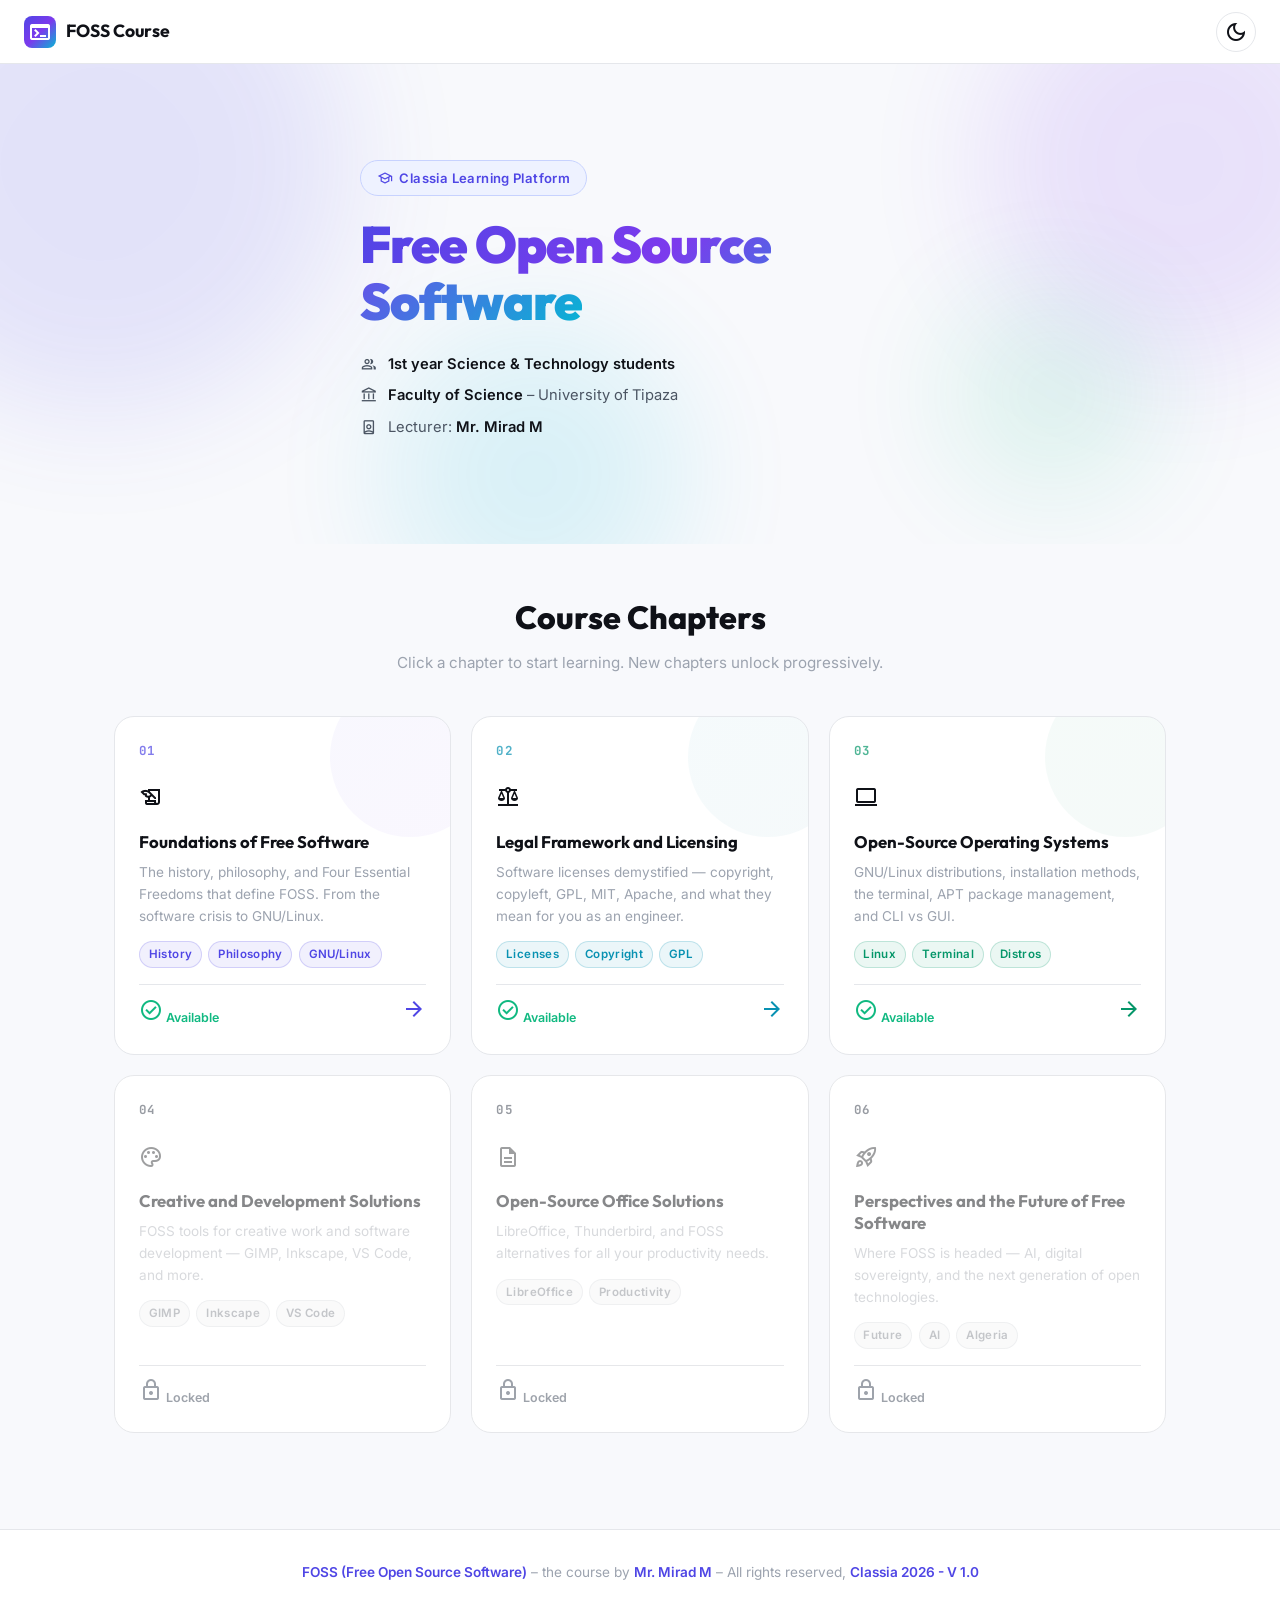
==== index.html @ ae9c8d8b "Add files via upload" ====
<!DOCTYPE html>
<html lang="en" data-theme="light">

<head>
    <meta charset="UTF-8" />
    <meta name="viewport" content="width=device-width, initial-scale=1.0" />
    <title>FOSS Course – Free Open Source Software | Classia</title>
    <meta name="description"
        content="Free Open Source Software course for 1st year Science & Technology students at the Faculty of Science, University of Tipaza. Lecturer: Mr. Mirad M." />
    <link rel="preconnect" href="https://fonts.googleapis.com" />
    <link rel="preconnect" href="https://fonts.gstatic.com" crossorigin />
    <link
        href="https://fonts.googleapis.com/css2?family=Inter:wght@300;400;500;600;700;800;900&family=JetBrains+Mono:wght@400;500;700&family=Outfit:wght@300;400;600;700;900&family=Lexend:wght@300;400;600;700;900&display=swap"
        rel="stylesheet" />
    <link
        href="https://fonts.googleapis.com/css2?family=Material+Symbols+Outlined:opsz,wght,FILL,GRAD@20..48,100..700,0..1,-50..200"
        rel="stylesheet" />
    <link rel="stylesheet" href="css/style.css" />
    <link rel="stylesheet" href="css/home.css" />
    <script src="js/main.js" defer></script>
    <script src="js/home.js" defer></script>
</head>

<body>

    <!-- NAV -->
    <nav class="site-nav">
        <a class="nav-logo" href="index.html">
            <div class="logo-icon"><span class="material-symbols-outlined">terminal</span></div>
            <span>FOSS Course</span>
        </a>
        <div class="nav-actions">
            <button class="theme-toggle" aria-label="Toggle theme"><span
                    class="material-symbols-outlined">dark_mode</span></button>
        </div>
    </nav>

    <div class="page-wrapper">

        <!-- HERO BANNER -->
        <header class="hero-banner">
            <div class="hero-bg-shapes" aria-hidden="true">
                <div class="shape shape-1"></div>
                <div class="shape shape-2"></div>
                <div class="shape shape-3"></div>
                <div class="shape shape-4"></div>
            </div>
            <div class="hero-content">
                <div class="hero-badge">
                    <span class="material-symbols-outlined" style="font-size:1rem;vertical-align:middle">school</span>
                    Classia Learning Platform
                </div>
                <h1 class="hero-title">
                    <span class="hero-title-foss">Free Open Source Software</span>
                </h1>
                <div class="hero-meta">
                    <div class="meta-item">
                        <span class="meta-icon material-symbols-outlined">group</span>
                        <span><strong>1st year Science &amp; Technology students</strong></span>
                    </div>
                    <div class="meta-item">
                        <span class="meta-icon material-symbols-outlined">account_balance</span>
                        <span><strong>Faculty of Science</strong> – University of Tipaza</span>
                    </div>
                    <div class="meta-item">
                        <span class="meta-icon material-symbols-outlined">person_book</span>
                        <span>Lecturer: <strong>Mr. Mirad M</strong></span>
                    </div>
                </div>

            </div>

        </header>



        <!-- CHAPTERS SECTION -->
        <main class="chapters-section">
            <div class="section-header reveal">
                <h2 class="section-title">Course Chapters</h2>
                <p class="section-subtitle">Click a chapter to start learning. New chapters unlock progressively.</p>
            </div>

            <div class="chapters-grid">

                <!-- Chapter 1 -->
                <a href="chapter1.html" class="chapter-card available reveal"
                    style="--card-color: #4f46e5; --card-bg: linear-gradient(135deg, #4f46e5, #7c3aed);">
                    <div class="card-decor" aria-hidden="true"></div>
                    <div class="card-number">01</div>
                    <div class="card-icon"><span class="material-symbols-outlined">history_edu</span></div>
                    <div class="card-body">
                        <h3 class="card-title">Foundations of Free Software</h3>
                        <p class="card-desc">The history, philosophy, and Four Essential Freedoms that define FOSS. From
                            the software crisis to GNU/Linux.</p>
                        <div class="card-tags">
                            <span class="ctag">History</span>
                            <span class="ctag">Philosophy</span>
                            <span class="ctag">GNU/Linux</span>
                        </div>
                    </div>
                    <div class="card-footer">
                        <span class="card-status available-badge"><span
                                class="material-symbols-outlined">check_circle</span> Available</span>
                        <span class="card-arrow"><span class="material-symbols-outlined">arrow_forward</span></span>
                    </div>
                </a>

                <!-- Chapter 2 -->
                <a href="chapter2.html" class="chapter-card available reveal"
                    style="--card-color: #0891b2; --card-bg: linear-gradient(135deg, #0891b2, #0e7490);">
                    <div class="card-decor" aria-hidden="true"></div>
                    <div class="card-number">02</div>
                    <div class="card-icon"><span class="material-symbols-outlined">balance</span></div>
                    <div class="card-body">
                        <h3 class="card-title">Legal Framework and Licensing</h3>
                        <p class="card-desc">Software licenses demystified — copyright, copyleft, GPL, MIT, Apache, and
                            what they mean for you as an engineer.</p>
                        <div class="card-tags">
                            <span class="ctag">Licenses</span>
                            <span class="ctag">Copyright</span>
                            <span class="ctag">GPL</span>
                        </div>
                    </div>
                    <div class="card-footer">
                        <span class="card-status available-badge"><span
                                class="material-symbols-outlined">check_circle</span> Available</span>
                        <span class="card-arrow"><span class="material-symbols-outlined">arrow_forward</span></span>
                    </div>
                </a>

                <!-- Chapter 3 -->
                <a href="chapter3.html" class="chapter-card available reveal"
                    style="--card-color: #059669; --card-bg: linear-gradient(135deg, #059669, #047857);">
                    <div class="card-decor" aria-hidden="true"></div>
                    <div class="card-number">03</div>
                    <div class="card-icon"><span class="material-symbols-outlined">computer</span></div>
                    <div class="card-body">
                        <h3 class="card-title">Open-Source Operating Systems</h3>
                        <p class="card-desc">GNU/Linux distributions, installation methods, the terminal, APT package
                            management, and CLI vs GUI.</p>
                        <div class="card-tags">
                            <span class="ctag">Linux</span>
                            <span class="ctag">Terminal</span>
                            <span class="ctag">Distros</span>
                        </div>
                    </div>
                    <div class="card-footer">
                        <span class="card-status available-badge"><span
                                class="material-symbols-outlined">check_circle</span> Available</span>
                        <span class="card-arrow"><span class="material-symbols-outlined">arrow_forward</span></span>
                    </div>
                </a>

                <!-- Chapter 4 - Locked -->
                <div class="chapter-card locked reveal" style="--card-color: #6b7280;">
                    <div class="card-lock-overlay">
                        <div class="lock-icon"><span class="material-symbols-outlined">lock</span></div>
                        <span class="lock-label">Coming Soon</span>
                    </div>
                    <div class="card-number">04</div>
                    <div class="card-icon" style="opacity:0.4"><span class="material-symbols-outlined">palette</span>
                    </div>
                    <div class="card-body">
                        <h3 class="card-title" style="opacity:0.5">Creative and Development Solutions</h3>
                        <p class="card-desc" style="opacity:0.4">FOSS tools for creative work and software development —
                            GIMP, Inkscape, VS Code, and more.</p>
                        <div class="card-tags" style="opacity:0.4">
                            <span class="ctag">GIMP</span>
                            <span class="ctag">Inkscape</span>
                            <span class="ctag">VS Code</span>
                        </div>
                    </div>
                    <div class="card-footer">
                        <span class="card-status locked-badge"><span class="material-symbols-outlined">lock</span>
                            Locked</span>
                    </div>
                </div>

                <!-- Chapter 5 - Locked -->
                <div class="chapter-card locked reveal" style="--card-color: #6b7280;">
                    <div class="card-lock-overlay">
                        <div class="lock-icon"><span class="material-symbols-outlined">lock</span></div>
                        <span class="lock-label">Coming Soon</span>
                    </div>
                    <div class="card-number">05</div>
                    <div class="card-icon" style="opacity:0.4"><span
                            class="material-symbols-outlined">description</span></div>
                    <div class="card-body">
                        <h3 class="card-title" style="opacity:0.5">Open-Source Office Solutions</h3>
                        <p class="card-desc" style="opacity:0.4">LibreOffice, Thunderbird, and FOSS alternatives for all
                            your productivity needs.</p>
                        <div class="card-tags" style="opacity:0.4">
                            <span class="ctag">LibreOffice</span>
                            <span class="ctag">Productivity</span>
                        </div>
                    </div>
                    <div class="card-footer">
                        <span class="card-status locked-badge"><span class="material-symbols-outlined">lock</span>
                            Locked</span>
                    </div>
                </div>

                <!-- Chapter 6 - Locked -->
                <div class="chapter-card locked reveal" style="--card-color: #6b7280;">
                    <div class="card-lock-overlay">
                        <div class="lock-icon"><span class="material-symbols-outlined">lock</span></div>
                        <span class="lock-label">Coming Soon</span>
                    </div>
                    <div class="card-number">06</div>
                    <div class="card-icon" style="opacity:0.4"><span
                            class="material-symbols-outlined">rocket_launch</span></div>
                    <div class="card-body">
                        <h3 class="card-title" style="opacity:0.5">Perspectives and the Future of Free Software</h3>
                        <p class="card-desc" style="opacity:0.4">Where FOSS is headed — AI, digital sovereignty, and the
                            next generation of open technologies.</p>
                        <div class="card-tags" style="opacity:0.4">
                            <span class="ctag">Future</span>
                            <span class="ctag">AI</span>
                            <span class="ctag">Algeria</span>
                        </div>
                    </div>
                    <div class="card-footer">
                        <span class="card-status locked-badge"><span class="material-symbols-outlined">lock</span>
                            Locked</span>
                    </div>
                </div>

            </div>
        </main>



    </div><!-- /page-wrapper -->

    <!-- FOOTER -->
    <footer class="site-footer">
        <p>
            <span>FOSS (Free Open Source Software)</span> – the course by <span>Mr. Mirad M</span> – All rights
            reserved, <span>Classia 2026 - V 1.0</span>
        </p>
    </footer>

</body>

</html>
---- css/style.css ----
/* ===================================================
   FOSS Course - Global Stylesheet
   Classia by Mr. Mirad M - University of Tipaza
   =================================================== */

@import url('https://fonts.googleapis.com/css2?family=Inter:wght@300;400;500;600;700;800;900&family=JetBrains+Mono:wght@400;500;700&family=Outfit:wght@300;400;600;700;900&display=swap');

/* ─── CSS VARIABLES ─── */
:root {
    /* Light Mode Colors */
    --bg-primary: #f8f9fc;
    --bg-secondary: #ffffff;
    --bg-card: #ffffff;
    --bg-code: #f1f3f8;
    --bg-accent: #eef2ff;

    --text-primary: #0f1117;
    --text-secondary: #4b5563;
    --text-muted: #9ca3af;
    --text-inverse: #ffffff;

    --border-color: #e5e7eb;
    --border-accent: #c7d2fe;

    --accent-primary: #4f46e5;
    --accent-secondary: #7c3aed;
    --accent-tertiary: #06b6d4;
    --accent-success: #10b981;
    --accent-warning: #f59e0b;
    --accent-danger: #ef4444;

    --gradient-hero: linear-gradient(135deg, #4f46e5 0%, #7c3aed 50%, #06b6d4 100%);
    --gradient-card: linear-gradient(135deg, #667eea 0%, #764ba2 100%);

    --shadow-sm: 0 1px 3px rgba(0, 0, 0, 0.08);
    --shadow-md: 0 4px 12px rgba(0, 0, 0, 0.1);
    --shadow-lg: 0 10px 30px rgba(0, 0, 0, 0.12);
    --shadow-glow: 0 0 30px rgba(79, 70, 229, 0.2);

    --header-height: 64px;
    --radius-sm: 8px;
    --radius-md: 12px;
    --radius-lg: 20px;
    --radius-xl: 28px;

    --transition: 0.3s cubic-bezier(0.4, 0, 0.2, 1);
    --transition-fast: 0.15s ease;
}

[data-theme="dark"] {
    --bg-primary: #0a0c10;
    --bg-secondary: #111318;
    --bg-card: #161822;
    --bg-code: #1e2029;
    --bg-accent: #1e1f35;

    --text-primary: #f1f5f9;
    --text-secondary: #94a3b8;
    --text-muted: #64748b;
    --text-inverse: #0a0c10;

    --border-color: #1e2335;
    --border-accent: #3d3f6e;

    --accent-primary: #818cf8;
    --accent-secondary: #a78bfa;
    --accent-tertiary: #22d3ee;
    --accent-success: #34d399;
    --accent-warning: #fbbf24;
    --accent-danger: #f87171;

    --gradient-hero: linear-gradient(135deg, #1a1c3a 0%, #2d1b69 50%, #0c4a6e 100%);
    --gradient-card: linear-gradient(135deg, #1e1b4b 0%, #312e81 100%);

    --shadow-sm: 0 1px 3px rgba(0, 0, 0, 0.3);
    --shadow-md: 0 4px 12px rgba(0, 0, 0, 0.4);
    --shadow-lg: 0 10px 30px rgba(0, 0, 0, 0.5);
    --shadow-glow: 0 0 30px rgba(129, 140, 248, 0.15);
}

/* ─── RESET & BASE ─── */
*,
*::before,
*::after {
    box-sizing: border-box;
    margin: 0;
    padding: 0;
}

html {
    scroll-behavior: smooth;
    font-size: 16px;
}

body {
    font-family: 'Inter', -apple-system, BlinkMacSystemFont, sans-serif;
    background-color: var(--bg-primary);
    color: var(--text-primary);
    line-height: 1.6;
    min-height: 100vh;
    transition: background-color var(--transition), color var(--transition);
    overflow-x: hidden;
}

a {
    color: var(--accent-primary);
    text-decoration: none;
    transition: color var(--transition-fast);
}

a:hover {
    color: var(--accent-secondary);
}

img {
    max-width: 100%;
    height: auto;
}

/* ─── SCROLLBAR ─── */
::-webkit-scrollbar {
    width: 6px;
}

::-webkit-scrollbar-track {
    background: var(--bg-secondary);
}

::-webkit-scrollbar-thumb {
    background: var(--accent-primary);
    border-radius: 3px;
}

::-webkit-scrollbar-thumb:hover {
    background: var(--accent-secondary);
}

/* ─── NAV HEADER ─── */
.site-nav {
    position: fixed;
    top: 0;
    left: 0;
    right: 0;
    z-index: 1000;
    height: var(--header-height);
    background: var(--bg-secondary);
    border-bottom: 1px solid var(--border-color);
    backdrop-filter: blur(12px);
    -webkit-backdrop-filter: blur(12px);
    display: flex;
    align-items: center;
    justify-content: space-between;
    padding: 0 1.5rem;
    transition: background var(--transition), border-color var(--transition);
}

.nav-logo {
    display: flex;
    align-items: center;
    gap: 0.6rem;
    font-family: 'Outfit', sans-serif;
    font-weight: 700;
    font-size: 1.1rem;
    color: var(--text-primary);
    text-decoration: none;
}

.nav-logo .logo-icon {
    width: 32px;
    height: 32px;
    background: var(--gradient-hero);
    border-radius: var(--radius-sm);
    display: flex;
    align-items: center;
    justify-content: center;
    font-size: 1rem;
    color: white;
    flex-shrink: 0;
}

.nav-actions {
    display: flex;
    align-items: center;
    gap: 0.75rem;
}

/* Theme Toggle Button */
.theme-toggle {
    width: 40px;
    height: 40px;
    border-radius: 50%;
    border: 1px solid var(--border-color);
    background: var(--bg-card);
    color: var(--text-primary);
    cursor: pointer;
    display: flex;
    align-items: center;
    justify-content: center;
    font-size: 1.1rem;
    transition: all var(--transition-fast);
}

.theme-toggle:hover {
    background: var(--bg-accent);
    border-color: var(--accent-primary);
    transform: rotate(15deg);
}

/* Home Button */
.home-btn {
    display: flex;
    align-items: center;
    gap: 0.4rem;
    padding: 0.5rem 1rem;
    background: var(--bg-accent);
    color: var(--accent-primary);
    border: 1px solid var(--border-accent);
    border-radius: var(--radius-sm);
    font-size: 0.875rem;
    font-weight: 600;
    cursor: pointer;
    text-decoration: none;
    transition: all var(--transition-fast);
}

.home-btn:hover {
    background: var(--accent-primary);
    color: white;
    border-color: var(--accent-primary);
    transform: translateY(-1px);
    box-shadow: var(--shadow-md);
}

/* ─── PAGE WRAPPER ─── */
.page-wrapper {
    padding-top: var(--header-height);
    min-height: 100vh;
}

/* ─── FOOTER ─── */
footer.site-footer {
    background: var(--bg-secondary);
    border-top: 1px solid var(--border-color);
    padding: 2rem 1.5rem;
    text-align: center;
    color: var(--text-muted);
    font-size: 0.85rem;
    margin-top: 4rem;
}

footer.site-footer span {
    color: var(--accent-primary);
    font-weight: 600;
}

/* ─── CHAPTER CONTENT ELEMENTS ─── */
.content-section {
    margin-bottom: 2.5rem;
}

.content-heading {
    font-family: 'Outfit', sans-serif;
    font-weight: 700;
    color: var(--text-primary);
    margin-bottom: 1rem;
}

h1.content-heading {
    font-size: clamp(1.8rem, 5vw, 2.5rem);
}

h2.content-heading {
    font-size: clamp(1.3rem, 3.5vw, 1.75rem);
    margin-top: 2.5rem;
}

h3.content-heading {
    font-size: clamp(1.1rem, 2.5vw, 1.35rem);
    margin-top: 1.75rem;
}

h4.content-heading {
    font-size: 1rem;
    margin-top: 1.25rem;
}

.content-p {
    color: var(--text-secondary);
    margin-bottom: 1rem;
    line-height: 1.75;
    font-size: 0.97rem;
}

/* Info Boxes */
.info-box {
    border-radius: var(--radius-md);
    padding: 1.25rem 1.5rem;
    margin: 1.5rem 0;
    border-left: 4px solid;
    position: relative;
    overflow: hidden;
}

.info-box::before {
    content: '';
    position: absolute;
    inset: 0;
    opacity: 0.04;
    background: currentColor;
}

.info-box.foss-box {
    background: rgba(79, 70, 229, 0.06);
    border-color: var(--accent-primary);
    color: var(--accent-primary);
}

.info-box.tip-box {
    background: rgba(16, 185, 129, 0.06);
    border-color: var(--accent-success);
    color: var(--accent-success);
}

.info-box.warning-box {
    background: rgba(239, 68, 68, 0.06);
    border-color: var(--accent-danger);
    color: var(--accent-danger);
}

.info-box.note-box {
    background: rgba(107, 114, 128, 0.06);
    border-color: var(--text-muted);
    color: var(--text-muted);
}

.info-box.why-box {
    background: rgba(245, 158, 11, 0.06);
    border-color: var(--accent-warning);
    color: var(--accent-warning);
}

.info-box .box-title {
    font-weight: 700;
    font-family: 'Outfit', sans-serif;
    font-size: 0.95rem;
    letter-spacing: 0.01em;
    margin-bottom: 0.75rem;
    display: flex;
    align-items: center;
    gap: 0.5rem;
}

.info-box .box-body {
    color: var(--text-primary);
    font-size: 0.92rem;
    line-height: 1.7;
}

.info-box .box-body li {
    margin-bottom: 0.4rem;
    margin-left: 1.2rem;
}

.info-box .box-body ul,
.info-box .box-body ol {
    margin-top: 0.4rem;
}

/* Code blocks */
.code-block {
    background: var(--bg-code);
    border: 1px solid var(--border-color);
    border-radius: var(--radius-sm);
    padding: 1rem 1.25rem;
    font-family: 'JetBrains Mono', 'Fira Code', monospace;
    font-size: 0.83rem;
    overflow-x: auto;
    margin: 1rem 0;
    white-space: pre;
    line-height: 1.65;
    color: var(--text-primary);
}

/* Tables */
.content-table-wrap {
    overflow-x: auto;
    margin: 1.5rem 0;
    border-radius: var(--radius-md);
    border: 1px solid var(--border-color);
}

.content-table {
    width: 100%;
    border-collapse: collapse;
    font-size: 0.88rem;
}

.content-table th {
    background: var(--bg-accent);
    color: var(--text-primary);
    font-weight: 700;
    font-family: 'Outfit', sans-serif;
    padding: 0.85rem 1rem;
    text-align: left;
    border-bottom: 2px solid var(--border-accent);
    white-space: nowrap;
}

.content-table td {
    padding: 0.8rem 1rem;
    color: var(--text-secondary);
    border-bottom: 1px solid var(--border-color);
    vertical-align: top;
}

.content-table tr:last-child td {
    border-bottom: none;
}

.content-table tr:hover td {
    background: var(--bg-accent);
    transition: background var(--transition-fast);
}

/* Lists */
.content-list {
    margin: 0.75rem 0 1rem 0;
    padding-left: 1.5rem;
}

.content-list li {
    color: var(--text-secondary);
    margin-bottom: 0.5rem;
    line-height: 1.65;
    font-size: 0.95rem;
}

.content-list li strong {
    color: var(--text-primary);
    font-weight: 600;
}

/* ─── TOC (Table of Contents) ─── */
.toc-card {
    background: var(--bg-card);
    border: 1px solid var(--border-color);
    border-radius: var(--radius-lg);
    padding: 1.5rem;
    margin-bottom: 2.5rem;
    box-shadow: var(--shadow-sm);
}

.toc-title {
    font-family: 'Outfit', sans-serif;
    font-weight: 700;
    font-size: 1rem;
    color: var(--text-muted);
    text-transform: uppercase;
    letter-spacing: 0.08em;
    margin-bottom: 1rem;
    display: flex;
    align-items: center;
    gap: 0.5rem;
}

.toc-list {
    list-style: none;
    padding: 0;
    margin: 0;
}

.toc-list li {
    margin-bottom: 0.25rem;
}

.toc-list li a {
    display: flex;
    align-items: center;
    gap: 0.6rem;
    padding: 0.45rem 0.75rem;
    border-radius: var(--radius-sm);
    color: var(--text-secondary);
    font-size: 0.9rem;
    font-weight: 500;
    transition: all var(--transition-fast);
    text-decoration: none;
}

.toc-list li a:hover {
    background: var(--bg-accent);
    color: var(--accent-primary);
    padding-left: 1rem;
}

.toc-list li.toc-sub a {
    padding-left: 1.5rem;
    font-size: 0.85rem;
    color: var(--text-muted);
}

.toc-list li.toc-sub a:hover {
    padding-left: 1.75rem;
}

.toc-number {
    font-family: 'JetBrains Mono', monospace;
    font-size: 0.75rem;
    color: var(--accent-primary);
    background: var(--bg-accent);
    padding: 0.15rem 0.45rem;
    border-radius: 4px;
    font-weight: 600;
    flex-shrink: 0;
}

/* ─── BADGE / CHIP ─── */
.badge {
    display: inline-flex;
    align-items: center;
    gap: 0.3rem;
    padding: 0.25rem 0.75rem;
    border-radius: 999px;
    font-size: 0.78rem;
    font-weight: 600;
    letter-spacing: 0.02em;
}

.badge-primary {
    background: var(--bg-accent);
    color: var(--accent-primary);
    border: 1px solid var(--border-accent);
}

.badge-success {
    background: rgba(16, 185, 129, 0.1);
    color: var(--accent-success);
}

.badge-warning {
    background: rgba(245, 158, 11, 0.1);
    color: var(--accent-warning);
}

.badge-danger {
    background: rgba(239, 68, 68, 0.1);
    color: var(--accent-danger);
}

/* ─── RESPONSIVE ─── */
@media (max-width: 640px) {
    .site-nav {
        padding: 0 1rem;
    }

    .nav-logo span {
        display: none;
    }

    .home-btn span {
        display: none;
    }

    .home-btn {
        padding: 0.5rem;
        border-radius: 50%;
    }
}

/* ─── ANIMATIONS ─── */
@keyframes fadeInUp {
    from {
        opacity: 0;
        transform: translateY(20px);
    }

    to {
        opacity: 1;
        transform: translateY(0);
    }
}

@keyframes fadeIn {
    from {
        opacity: 0;
    }

    to {
        opacity: 1;
    }
}

@keyframes slideInLeft {
    from {
        opacity: 0;
        transform: translateX(-20px);
    }

    to {
        opacity: 1;
        transform: translateX(0);
    }
}

@keyframes pulse-glow {

    0%,
    100% {
        box-shadow: 0 0 20px rgba(79, 70, 229, 0.2);
    }

    50% {
        box-shadow: 0 0 40px rgba(79, 70, 229, 0.35);
    }
}

@keyframes float {

    0%,
    100% {
        transform: translateY(0);
    }

    50% {
        transform: translateY(-6px);
    }
}

.animate-fade-up {
    animation: fadeInUp 0.6s ease forwards;
}

.animate-fade-in {
    animation: fadeIn 0.5s ease forwards;
}

/* Staggered animations for lists */
.stagger-children>* {
    opacity: 0;
    animation: fadeInUp 0.5s ease forwards;
}

.stagger-children>*:nth-child(1) {
    animation-delay: 0.1s;
}

.stagger-children>*:nth-child(2) {
    animation-delay: 0.2s;
}

.stagger-children>*:nth-child(3) {
    animation-delay: 0.3s;
}

.stagger-children>*:nth-child(4) {
    animation-delay: 0.4s;
}

.stagger-children>*:nth-child(5) {
    animation-delay: 0.5s;
}

.stagger-children>*:nth-child(6) {
    animation-delay: 0.6s;
}

/* Scroll-reveal via Intersection Observer */
.reveal {
    opacity: 0;
    transform: translateY(24px);
    transition: opacity 0.7s ease, transform 0.7s ease;
}

.reveal.visible {
    opacity: 1;
    transform: translateY(0);
}
---- css/home.css ----
/* ===================================================
   FOSS Course – Home Page Styles
   =================================================== */

/* ─── HERO BANNER ─── */
.hero-banner {
    position: relative;
    overflow: hidden;
    padding: 5rem 2rem 4rem;
    display: flex;
    flex-direction: column;
    align-items: center;
    text-align: center;
    gap: 2rem;
    background: var(--bg-primary);
    min-height: 480px;
}

@media (min-width: 900px) {
    .hero-banner {
        flex-direction: row;
        text-align: left;
        align-items: center;
        justify-content: center;
        padding: 5rem 4rem 4rem;
        gap: 4rem;
    }
}

.hero-bg-shapes {
    position: absolute;
    inset: 0;
    pointer-events: none;
    overflow: hidden;
}

.shape {
    position: absolute;
    border-radius: 50%;
    filter: blur(60px);
    opacity: 0.12;
}

.shape-1 {
    width: 500px;
    height: 500px;
    background: #4f46e5;
    top: -150px;
    left: -150px;
    animation: float 8s ease-in-out infinite;
}

.shape-2 {
    width: 400px;
    height: 400px;
    background: #7c3aed;
    top: -100px;
    right: -100px;
    animation: float 10s ease-in-out infinite reverse;
}

.shape-3 {
    width: 300px;
    height: 300px;
    background: #06b6d4;
    bottom: -80px;
    left: 30%;
    animation: float 12s ease-in-out infinite;
}

.shape-4 {
    width: 200px;
    height: 200px;
    background: #10b981;
    bottom: 50px;
    right: 10%;
    animation: float 7s ease-in-out infinite reverse;
}

[data-theme="dark"] .shape {
    opacity: 0.08;
}

.hero-content {
    position: relative;
    max-width: 560px;
    animation: fadeInUp 0.8s ease forwards;
}

.hero-badge {
    display: inline-flex;
    align-items: center;
    gap: 0.4rem;
    background: var(--bg-accent);
    color: var(--accent-primary);
    border: 1px solid var(--border-accent);
    border-radius: 999px;
    padding: 0.4rem 1rem;
    font-size: 0.82rem;
    font-weight: 600;
    letter-spacing: 0.03em;
    margin-bottom: 1.25rem;
}

.hero-title {
    font-family: 'Outfit', sans-serif;
    font-weight: 900;
    font-size: clamp(2rem, 6vw, 3.2rem);
    line-height: 1.1;
    margin-bottom: 1.5rem;
    letter-spacing: -0.02em;
}

.hero-title-foss {
    background: linear-gradient(135deg, #4f46e5, #7c3aed, #06b6d4);
    -webkit-background-clip: text;
    -webkit-text-fill-color: transparent;
    background-clip: text;
}

.hero-meta {
    display: flex;
    flex-direction: column;
    gap: 0.5rem;
    margin-bottom: 1.5rem;
}

.meta-item {
    display: flex;
    align-items: center;
    gap: 0.6rem;
    font-size: 0.92rem;
    color: var(--text-secondary);
}

.meta-icon {
    font-size: 1.1rem;
}

.meta-item strong {
    color: var(--text-primary);
    font-weight: 600;
}

.hero-desc {
    color: var(--text-muted);
    font-size: 0.95rem;
    line-height: 1.7;
    max-width: 460px;
    border-left: 3px solid var(--accent-primary);
    padding-left: 1rem;
}

/* ─── HERO VISUAL ─── */
.hero-visual {
    position: relative;
    display: flex;
    align-items: center;
    justify-content: center;
    width: 260px;
    height: 260px;
    flex-shrink: 0;
    animation: fadeIn 1s ease 0.3s forwards;
    opacity: 0;
}

.hero-icon-ring {
    position: relative;
    width: 240px;
    height: 240px;
}

.hero-center-icon {
    position: absolute;
    inset: 50%;
    transform: translate(-50%, -50%);
    font-size: 3.5rem;
    animation: float 6s ease-in-out infinite;
    filter: drop-shadow(0 8px 24px rgba(79, 70, 229, 0.3));
}

.icon-orbit {
    position: absolute;
    inset: 0;
    animation: spin 18s linear infinite;
}

.orbit-icon {
    position: absolute;
    font-size: 1.6rem;
    width: 44px;
    height: 44px;
    background: var(--bg-card);
    border: 1px solid var(--border-color);
    border-radius: 50%;
    display: flex;
    align-items: center;
    justify-content: center;
    box-shadow: var(--shadow-md);
    animation: counter-spin 18s linear infinite;
    line-height: 1;
    text-align: center;

    /* Position around orbit circle */
    top: 50%;
    left: 50%;
    --orbit-r: 105px;
    --angle: calc(var(--i) * 60deg);
    transform: translate(-50%, -50%) rotate(var(--angle)) translateX(var(--orbit-r)) rotate(calc(-1 * var(--angle)));
}

@keyframes spin {
    to {
        transform: rotate(360deg);
    }
}

@keyframes counter-spin {
    from {
        --cangle: calc(var(--i) * 60deg);
        transform: translate(-50%, -50%) rotate(calc(var(--cangle))) translateX(105px) rotate(calc(-1 * var(--cangle)));
    }

    to {
        transform: translate(-50%, -50%) rotate(calc(var(--i) * 60deg + 360deg)) translateX(105px) rotate(calc(-1 * (var(--i) * 60deg + 360deg)));
    }
}

/* ─── STATS BAR ─── */
.stats-bar {
    display: flex;
    align-items: center;
    justify-content: center;
    gap: 0;
    background: var(--bg-secondary);
    border-top: 1px solid var(--border-color);
    border-bottom: 1px solid var(--border-color);
    padding: 1.25rem 2rem;
    flex-wrap: wrap;
    gap: 0.5rem;
}

.stat-item {
    display: flex;
    flex-direction: column;
    align-items: center;
    padding: 0 2rem;
}

.stat-number {
    font-family: 'Outfit', sans-serif;
    font-size: 1.8rem;
    font-weight: 900;
    background: linear-gradient(135deg, #4f46e5, #7c3aed);
    -webkit-background-clip: text;
    -webkit-text-fill-color: transparent;
    background-clip: text;
    line-height: 1;
}

.stat-label {
    font-size: 0.78rem;
    color: var(--text-muted);
    font-weight: 500;
    text-transform: uppercase;
    letter-spacing: 0.06em;
    margin-top: 0.2rem;
}

.stat-sep {
    width: 1px;
    height: 40px;
    background: var(--border-color);
}

@media (max-width: 640px) {
    .stat-sep {
        display: none;
    }

    .stat-item {
        padding: 0.5rem 1.5rem;
    }
}

/* ─── CHAPTERS SECTION ─── */
.chapters-section {
    padding: 3rem 1.5rem 2rem;
    max-width: 1100px;
    margin: 0 auto;
}

.section-header {
    text-align: center;
    margin-bottom: 2.5rem;
}

.section-title {
    font-family: 'Outfit', sans-serif;
    font-weight: 800;
    font-size: clamp(1.5rem, 4vw, 2rem);
    color: var(--text-primary);
    margin-bottom: 0.5rem;
}

.section-subtitle {
    color: var(--text-muted);
    font-size: 0.95rem;
}

/* ─── CHAPTER CARDS GRID ─── */
.chapters-grid {
    display: grid;
    grid-template-columns: 1fr;
    gap: 1.25rem;
}

@media (min-width: 640px) {
    .chapters-grid {
        grid-template-columns: repeat(2, 1fr);
    }
}

@media (min-width: 960px) {
    .chapters-grid {
        grid-template-columns: repeat(3, 1fr);
    }
}

/* ─── CHAPTER CARD ─── */
.chapter-card {
    position: relative;
    background: var(--bg-card);
    border: 1px solid var(--border-color);
    border-radius: var(--radius-lg);
    padding: 1.5rem;
    display: flex;
    flex-direction: column;
    gap: 1rem;
    overflow: hidden;
    transition: all var(--transition);
    cursor: pointer;
    text-decoration: none;
    color: inherit;
}

.chapter-card.available:hover {
    transform: translateY(-5px);
    box-shadow: var(--shadow-lg);
    border-color: var(--card-color, var(--accent-primary));
}

.chapter-card.available:hover .card-decor {
    opacity: 0.08;
}

.card-decor {
    position: absolute;
    top: -40px;
    right: -40px;
    width: 160px;
    height: 160px;
    background: var(--card-bg, var(--gradient-hero));
    border-radius: 50%;
    opacity: 0.04;
    transition: opacity var(--transition);
}

.card-number {
    font-family: 'JetBrains Mono', monospace;
    font-size: 0.78rem;
    font-weight: 700;
    color: var(--card-color, var(--accent-primary));
    letter-spacing: 0.1em;
    opacity: 0.7;
}

.card-icon {
    font-size: 2.4rem;
    line-height: 1;
    transition: transform var(--transition);
}

.chapter-card.available:hover .card-icon {
    transform: scale(1.15) rotate(-5deg);
}

.card-body {
    flex: 1;
}

.card-title {
    font-family: 'Outfit', sans-serif;
    font-weight: 700;
    font-size: 1.05rem;
    color: var(--text-primary);
    margin-bottom: 0.6rem;
    line-height: 1.3;
}

.card-desc {
    font-size: 0.85rem;
    color: var(--text-muted);
    line-height: 1.6;
    margin-bottom: 0.85rem;
}

.card-tags {
    display: flex;
    flex-wrap: wrap;
    gap: 0.4rem;
}

.ctag {
    font-size: 0.72rem;
    font-weight: 600;
    color: var(--card-color, var(--accent-primary));
    background: color-mix(in srgb, var(--card-color, var(--accent-primary)) 8%, var(--bg-card));
    border: 1px solid color-mix(in srgb, var(--card-color, var(--accent-primary)) 20%, transparent);
    padding: 0.2rem 0.55rem;
    border-radius: 999px;
    letter-spacing: 0.03em;
}

.card-footer {
    display: flex;
    align-items: center;
    justify-content: space-between;
    padding-top: 0.75rem;
    border-top: 1px solid var(--border-color);
}

.available-badge {
    font-size: 0.78rem;
    font-weight: 600;
    color: var(--accent-success);
}

.locked-badge {
    font-size: 0.78rem;
    font-weight: 600;
    color: var(--text-muted);
}

.card-arrow {
    font-size: 1.2rem;
    color: var(--card-color, var(--accent-primary));
    transition: transform var(--transition-fast);
}

.chapter-card.available:hover .card-arrow {
    transform: translateX(5px);
}

/* ─── LOCKED CARD ─── */
.chapter-card.locked {
    cursor: not-allowed;
    filter: grayscale(0.3);
}

.card-lock-overlay {
    position: absolute;
    inset: 0;
    background: rgba(var(--bg-secondary-raw, 255, 255, 255), 0.12);
    display: flex;
    flex-direction: column;
    align-items: center;
    justify-content: center;
    z-index: 2;
    gap: 0.5rem;
    backdrop-filter: blur(2px);
    border-radius: var(--radius-lg);
    opacity: 0;
    transition: opacity var(--transition);
}

[data-theme="dark"] .card-lock-overlay {
    background: rgba(10, 12, 16, 0.12);
}

.chapter-card.locked:hover .card-lock-overlay {
    opacity: 1;
}

.lock-icon {
    font-size: 2.5rem;
}

.lock-label {
    font-weight: 700;
    color: var(--text-primary);
    font-size: 0.9rem;
}

/* ─── INFO STRIP ─── */
.info-strip {
    display: grid;
    grid-template-columns: 1fr;
    gap: 0;
    background: var(--bg-secondary);
    border-top: 1px solid var(--border-color);
    border-bottom: 1px solid var(--border-color);
    margin-top: 2rem;
}

@media (min-width: 700px) {
    .info-strip {
        grid-template-columns: repeat(3, 1fr);
    }
}

.info-strip-item {
    display: flex;
    align-items: flex-start;
    gap: 1rem;
    padding: 1.75rem 2rem;
    border-bottom: 1px solid var(--border-color);
}

@media (min-width: 700px) {
    .info-strip-item {
        border-bottom: none;
        border-right: 1px solid var(--border-color);
    }

    .info-strip-item:last-child {
        border-right: none;
    }
}

.info-strip-icon {
    font-size: 2rem;
    flex-shrink: 0;
    margin-top: 0.1rem;
}

.info-strip-item strong {
    display: block;
    font-family: 'Outfit', sans-serif;
    font-weight: 700;
    color: var(--text-primary);
    font-size: 0.95rem;
    margin-bottom: 0.35rem;
}

.info-strip-item p {
    color: var(--text-muted);
    font-size: 0.85rem;
    line-height: 1.5;
}
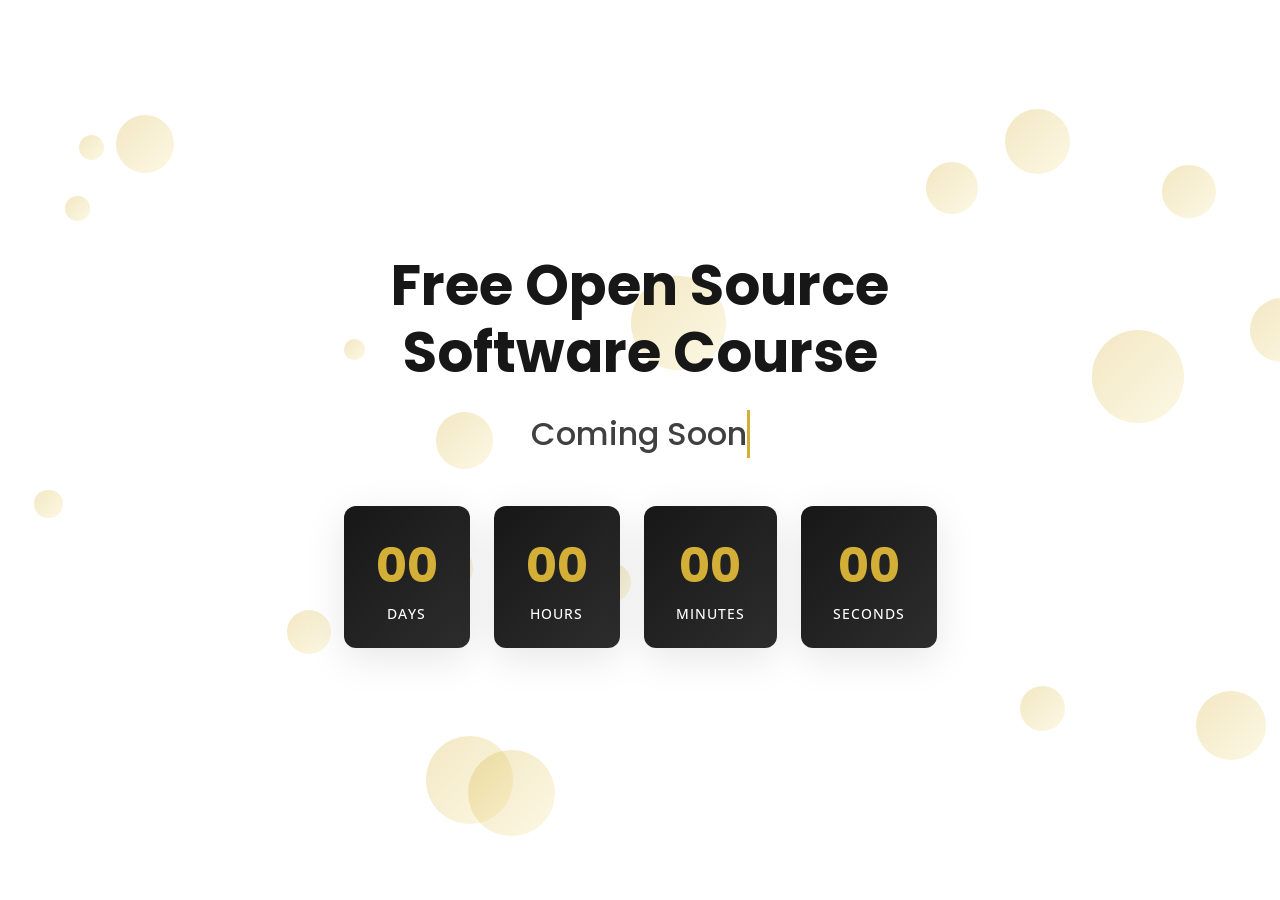
==== commit ab4c731d: "Add files via upload" ====
--- a/index.html
+++ b/index.html
@@ -1,246 +1,271 @@
-<!DOCTYPE html>
-<html lang="en" data-theme="light">
-
-<head>
-    <meta charset="UTF-8" />
-    <meta name="viewport" content="width=device-width, initial-scale=1.0" />
-    <title>FOSS Course – Free Open Source Software | Classia</title>
-    <meta name="description"
-        content="Free Open Source Software course for 1st year Science & Technology students at the Faculty of Science, University of Tipaza. Lecturer: Mr. Mirad M." />
-    <link rel="preconnect" href="https://fonts.googleapis.com" />
-    <link rel="preconnect" href="https://fonts.gstatic.com" crossorigin />
-    <link
-        href="https://fonts.googleapis.com/css2?family=Inter:wght@300;400;500;600;700;800;900&family=JetBrains+Mono:wght@400;500;700&family=Outfit:wght@300;400;600;700;900&family=Lexend:wght@300;400;600;700;900&display=swap"
-        rel="stylesheet" />
-    <link
-        href="https://fonts.googleapis.com/css2?family=Material+Symbols+Outlined:opsz,wght,FILL,GRAD@20..48,100..700,0..1,-50..200"
-        rel="stylesheet" />
-    <link rel="stylesheet" href="css/style.css" />
-    <link rel="stylesheet" href="css/home.css" />
-    <script src="js/main.js" defer></script>
-    <script src="js/home.js" defer></script>
-</head>
-
-<body>
-
-    <!-- NAV -->
-    <nav class="site-nav">
-        <a class="nav-logo" href="index.html">
-            <div class="logo-icon"><span class="material-symbols-outlined">terminal</span></div>
-            <span>FOSS Course</span>
-        </a>
-        <div class="nav-actions">
-            <button class="theme-toggle" aria-label="Toggle theme"><span
-                    class="material-symbols-outlined">dark_mode</span></button>
-        </div>
-    </nav>
-
-    <div class="page-wrapper">
-
-        <!-- HERO BANNER -->
-        <header class="hero-banner">
-            <div class="hero-bg-shapes" aria-hidden="true">
-                <div class="shape shape-1"></div>
-                <div class="shape shape-2"></div>
-                <div class="shape shape-3"></div>
-                <div class="shape shape-4"></div>
-            </div>
-            <div class="hero-content">
-                <div class="hero-badge">
-                    <span class="material-symbols-outlined" style="font-size:1rem;vertical-align:middle">school</span>
-                    Classia Learning Platform
-                </div>
-                <h1 class="hero-title">
-                    <span class="hero-title-foss">Free Open Source Software</span>
-                </h1>
-                <div class="hero-meta">
-                    <div class="meta-item">
-                        <span class="meta-icon material-symbols-outlined">group</span>
-                        <span><strong>1st year Science &amp; Technology students</strong></span>
-                    </div>
-                    <div class="meta-item">
-                        <span class="meta-icon material-symbols-outlined">account_balance</span>
-                        <span><strong>Faculty of Science</strong> – University of Tipaza</span>
-                    </div>
-                    <div class="meta-item">
-                        <span class="meta-icon material-symbols-outlined">person_book</span>
-                        <span>Lecturer: <strong>Mr. Mirad M</strong></span>
-                    </div>
-                </div>
-
-            </div>
-
-        </header>
-
-
-
-        <!-- CHAPTERS SECTION -->
-        <main class="chapters-section">
-            <div class="section-header reveal">
-                <h2 class="section-title">Course Chapters</h2>
-                <p class="section-subtitle">Click a chapter to start learning. New chapters unlock progressively.</p>
-            </div>
-
-            <div class="chapters-grid">
-
-                <!-- Chapter 1 -->
-                <a href="chapter1.html" class="chapter-card available reveal"
-                    style="--card-color: #4f46e5; --card-bg: linear-gradient(135deg, #4f46e5, #7c3aed);">
-                    <div class="card-decor" aria-hidden="true"></div>
-                    <div class="card-number">01</div>
-                    <div class="card-icon"><span class="material-symbols-outlined">history_edu</span></div>
-                    <div class="card-body">
-                        <h3 class="card-title">Foundations of Free Software</h3>
-                        <p class="card-desc">The history, philosophy, and Four Essential Freedoms that define FOSS. From
-                            the software crisis to GNU/Linux.</p>
-                        <div class="card-tags">
-                            <span class="ctag">History</span>
-                            <span class="ctag">Philosophy</span>
-                            <span class="ctag">GNU/Linux</span>
-                        </div>
-                    </div>
-                    <div class="card-footer">
-                        <span class="card-status available-badge"><span
-                                class="material-symbols-outlined">check_circle</span> Available</span>
-                        <span class="card-arrow"><span class="material-symbols-outlined">arrow_forward</span></span>
-                    </div>
-                </a>
-
-                <!-- Chapter 2 -->
-                <a href="chapter2.html" class="chapter-card available reveal"
-                    style="--card-color: #0891b2; --card-bg: linear-gradient(135deg, #0891b2, #0e7490);">
-                    <div class="card-decor" aria-hidden="true"></div>
-                    <div class="card-number">02</div>
-                    <div class="card-icon"><span class="material-symbols-outlined">balance</span></div>
-                    <div class="card-body">
-                        <h3 class="card-title">Legal Framework and Licensing</h3>
-                        <p class="card-desc">Software licenses demystified — copyright, copyleft, GPL, MIT, Apache, and
-                            what they mean for you as an engineer.</p>
-                        <div class="card-tags">
-                            <span class="ctag">Licenses</span>
-                            <span class="ctag">Copyright</span>
-                            <span class="ctag">GPL</span>
-                        </div>
-                    </div>
-                    <div class="card-footer">
-                        <span class="card-status available-badge"><span
-                                class="material-symbols-outlined">check_circle</span> Available</span>
-                        <span class="card-arrow"><span class="material-symbols-outlined">arrow_forward</span></span>
-                    </div>
-                </a>
-
-                <!-- Chapter 3 -->
-                <a href="chapter3.html" class="chapter-card available reveal"
-                    style="--card-color: #059669; --card-bg: linear-gradient(135deg, #059669, #047857);">
-                    <div class="card-decor" aria-hidden="true"></div>
-                    <div class="card-number">03</div>
-                    <div class="card-icon"><span class="material-symbols-outlined">computer</span></div>
-                    <div class="card-body">
-                        <h3 class="card-title">Open-Source Operating Systems</h3>
-                        <p class="card-desc">GNU/Linux distributions, installation methods, the terminal, APT package
-                            management, and CLI vs GUI.</p>
-                        <div class="card-tags">
-                            <span class="ctag">Linux</span>
-                            <span class="ctag">Terminal</span>
-                            <span class="ctag">Distros</span>
-                        </div>
-                    </div>
-                    <div class="card-footer">
-                        <span class="card-status available-badge"><span
-                                class="material-symbols-outlined">check_circle</span> Available</span>
-                        <span class="card-arrow"><span class="material-symbols-outlined">arrow_forward</span></span>
-                    </div>
-                </a>
-
-                <!-- Chapter 4 - Locked -->
-                <div class="chapter-card locked reveal" style="--card-color: #6b7280;">
-                    <div class="card-lock-overlay">
-                        <div class="lock-icon"><span class="material-symbols-outlined">lock</span></div>
-                        <span class="lock-label">Coming Soon</span>
-                    </div>
-                    <div class="card-number">04</div>
-                    <div class="card-icon" style="opacity:0.4"><span class="material-symbols-outlined">palette</span>
-                    </div>
-                    <div class="card-body">
-                        <h3 class="card-title" style="opacity:0.5">Creative and Development Solutions</h3>
-                        <p class="card-desc" style="opacity:0.4">FOSS tools for creative work and software development —
-                            GIMP, Inkscape, VS Code, and more.</p>
-                        <div class="card-tags" style="opacity:0.4">
-                            <span class="ctag">GIMP</span>
-                            <span class="ctag">Inkscape</span>
-                            <span class="ctag">VS Code</span>
-                        </div>
-                    </div>
-                    <div class="card-footer">
-                        <span class="card-status locked-badge"><span class="material-symbols-outlined">lock</span>
-                            Locked</span>
-                    </div>
-                </div>
-
-                <!-- Chapter 5 - Locked -->
-                <div class="chapter-card locked reveal" style="--card-color: #6b7280;">
-                    <div class="card-lock-overlay">
-                        <div class="lock-icon"><span class="material-symbols-outlined">lock</span></div>
-                        <span class="lock-label">Coming Soon</span>
-                    </div>
-                    <div class="card-number">05</div>
-                    <div class="card-icon" style="opacity:0.4"><span
-                            class="material-symbols-outlined">description</span></div>
-                    <div class="card-body">
-                        <h3 class="card-title" style="opacity:0.5">Open-Source Office Solutions</h3>
-                        <p class="card-desc" style="opacity:0.4">LibreOffice, Thunderbird, and FOSS alternatives for all
-                            your productivity needs.</p>
-                        <div class="card-tags" style="opacity:0.4">
-                            <span class="ctag">LibreOffice</span>
-                            <span class="ctag">Productivity</span>
-                        </div>
-                    </div>
-                    <div class="card-footer">
-                        <span class="card-status locked-badge"><span class="material-symbols-outlined">lock</span>
-                            Locked</span>
-                    </div>
-                </div>
-
-                <!-- Chapter 6 - Locked -->
-                <div class="chapter-card locked reveal" style="--card-color: #6b7280;">
-                    <div class="card-lock-overlay">
-                        <div class="lock-icon"><span class="material-symbols-outlined">lock</span></div>
-                        <span class="lock-label">Coming Soon</span>
-                    </div>
-                    <div class="card-number">06</div>
-                    <div class="card-icon" style="opacity:0.4"><span
-                            class="material-symbols-outlined">rocket_launch</span></div>
-                    <div class="card-body">
-                        <h3 class="card-title" style="opacity:0.5">Perspectives and the Future of Free Software</h3>
-                        <p class="card-desc" style="opacity:0.4">Where FOSS is headed — AI, digital sovereignty, and the
-                            next generation of open technologies.</p>
-                        <div class="card-tags" style="opacity:0.4">
-                            <span class="ctag">Future</span>
-                            <span class="ctag">AI</span>
-                            <span class="ctag">Algeria</span>
-                        </div>
-                    </div>
-                    <div class="card-footer">
-                        <span class="card-status locked-badge"><span class="material-symbols-outlined">lock</span>
-                            Locked</span>
-                    </div>
-                </div>
-
-            </div>
-        </main>
-
-
-
-    </div><!-- /page-wrapper -->
-
-    <!-- FOOTER -->
-    <footer class="site-footer">
-        <p>
-            <span>FOSS (Free Open Source Software)</span> – the course by <span>Mr. Mirad M</span> – All rights
-            reserved, <span>Classia 2026 - V 1.0</span>
-        </p>
-    </footer>
-
-</body>
-
-</html>+<!DOCTYPE html>
+<html lang="en">
+<head>
+    <meta charset="UTF-8">
+    <meta name="viewport" content="width=device-width, initial-scale=1.0">
+    <title>Free Open Source Software Course - Coming Soon</title>
+    <link rel="preconnect" href="https://fonts.googleapis.com">
+    <link rel="preconnect" href="https://fonts.gstatic.com" crossorigin>
+    <link href="https://fonts.googleapis.com/css2?family=Poppins:wght@400;500;600;700&family=Open+Sans:wght@400;500;600&display=swap" rel="stylesheet">
+    <style>
+        * {
+            margin: 0;
+            padding: 0;
+            box-sizing: border-box;
+        }
+
+        body {
+            font-family: 'Open Sans', sans-serif;
+            background: #FFFFFF;
+            min-height: 100vh;
+            display: flex;
+            flex-direction: column;
+            align-items: center;
+            justify-content: center;
+            overflow: hidden;
+            position: relative;
+        }
+
+        .particles {
+            position: fixed;
+            top: 0;
+            left: 0;
+            width: 100%;
+            height: 100%;
+            pointer-events: none;
+            z-index: 0;
+        }
+
+        .particle {
+            position: absolute;
+            background: linear-gradient(135deg, #D4AF37 0%, #F5E6A3 100%);
+            border-radius: 50%;
+            opacity: 0.3;
+            animation: float 20s infinite ease-in-out;
+        }
+
+        @keyframes float {
+            0%, 100% {
+                transform: translateY(0) translateX(0) rotate(0deg);
+            }
+            25% {
+                transform: translateY(-100px) translateX(50px) rotate(90deg);
+            }
+            50% {
+                transform: translateY(-50px) translateX(-30px) rotate(180deg);
+            }
+            75% {
+                transform: translateY(-150px) translateX(20px) rotate(270deg);
+            }
+        }
+
+        .content {
+            position: relative;
+            z-index: 1;
+            text-align: center;
+            padding: 2rem;
+            max-width: 800px;
+        }
+
+        h1 {
+            font-family: 'Poppins', sans-serif;
+            font-size: clamp(2rem, 5vw, 3.5rem);
+            font-weight: 700;
+            color: #171717;
+            margin-bottom: 1.5rem;
+            line-height: 1.2;
+        }
+
+        .subtitle {
+            font-family: 'Poppins', sans-serif;
+            font-size: clamp(1.5rem, 3vw, 2rem);
+            font-weight: 500;
+            color: #404040;
+            margin-bottom: 3rem;
+            min-height: 2.5rem;
+        }
+
+        .typewriter {
+            display: inline-block;
+            border-right: 3px solid #D4AF37;
+            animation: blink 0.7s infinite;
+        }
+
+        @keyframes blink {
+            0%, 100% { border-color: #D4AF37; }
+            50% { border-color: transparent; }
+        }
+
+        .countdown {
+            display: flex;
+            justify-content: center;
+            gap: 1.5rem;
+            flex-wrap: wrap;
+        }
+
+        .countdown-item {
+            background: linear-gradient(135deg, #171717 0%, #2d2d2d 100%);
+            border-radius: 12px;
+            padding: 1.5rem 2rem;
+            min-width: 100px;
+            box-shadow: 0 10px 40px rgba(0, 0, 0, 0.1);
+        }
+
+        .countdown-number {
+            font-family: 'Poppins', sans-serif;
+            font-size: clamp(2rem, 4vw, 3rem);
+            font-weight: 700;
+            color: #D4AF37;
+            display: block;
+        }
+
+        .countdown-label {
+            font-family: 'Open Sans', sans-serif;
+            font-size: 0.875rem;
+            font-weight: 500;
+            color: #FFFFFF;
+            text-transform: uppercase;
+            letter-spacing: 1px;
+            margin-top: 0.5rem;
+        }
+
+        @media (max-width: 480px) {
+            .countdown {
+                gap: 0.75rem;
+            }
+            .countdown-item {
+                padding: 1rem 1.25rem;
+                min-width: 70px;
+            }
+        }
+
+        @media (prefers-reduced-motion: reduce) {
+            .particle {
+                animation: none;
+            }
+            .typewriter {
+                animation: none;
+                border-right: none;
+            }
+        }
+    </style>
+</head>
+<body>
+    <div class="particles" id="particles"></div>
+    
+    <div class="content">
+        <h1>Free Open Source Software Course</h1>
+        <p class="subtitle">
+            <span class="typewriter" id="typewriter"></span>
+        </p>
+        <div class="countdown" id="countdown">
+            <div class="countdown-item">
+                <span class="countdown-number" id="days">00</span>
+                <span class="countdown-label">Days</span>
+            </div>
+            <div class="countdown-item">
+                <span class="countdown-number" id="hours">00</span>
+                <span class="countdown-label">Hours</span>
+            </div>
+            <div class="countdown-item">
+                <span class="countdown-number" id="minutes">00</span>
+                <span class="countdown-label">Minutes</span>
+            </div>
+            <div class="countdown-item">
+                <span class="countdown-number" id="seconds">00</span>
+                <span class="countdown-label">Seconds</span>
+            </div>
+        </div>
+    </div>
+
+    <script>
+        // Create floating particles
+        function createParticles() {
+            const container = document.getElementById('particles');
+            const particleCount = 20;
+            
+            for (let i = 0; i < particleCount; i++) {
+                const particle = document.createElement('div');
+                particle.className = 'particle';
+                
+                const size = Math.random() * 80 + 20;
+                particle.style.width = size + 'px';
+                particle.style.height = size + 'px';
+                particle.style.left = Math.random() * 100 + '%';
+                particle.style.top = Math.random() * 100 + '%';
+                particle.style.animationDelay = Math.random() * 20 + 's';
+                particle.style.animationDuration = (Math.random() * 10 + 15) + 's';
+                
+                container.appendChild(particle);
+            }
+        }
+        
+        createParticles();
+
+        // Typewriter effect
+        const text = "Coming Soon";
+        const typewriter = document.getElementById('typewriter');
+        let charIndex = 0;
+        let isDeleting = false;
+        let pauseAfterTyping = 2000;
+        let pauseAfterDeleting = 500;
+
+        function typeWriter() {
+            if (!isDeleting) {
+                typewriter.textContent = text.substring(0, charIndex + 1);
+                charIndex++;
+                
+                if (charIndex === text.length) {
+                    isDeleting = true;
+                    setTimeout(typeWriter, pauseAfterTyping);
+                    return;
+                }
+            } else {
+                typewriter.textContent = text.substring(0, charIndex - 1);
+                charIndex--;
+                
+                if (charIndex === 0) {
+                    isDeleting = false;
+                    setTimeout(typeWriter, pauseAfterDeleting);
+                    return;
+                }
+            }
+            
+            const speed = isDeleting ? 50 : 100;
+            setTimeout(typeWriter, speed);
+        }
+
+        typeWriter();
+
+        // Countdown timer
+        // April 8, 2026 21:00 UTC+1 = April 8, 2026 20:00 UTC
+        const targetDate = new Date(Date.UTC(2026, 3, 8, 20, 0, 0));
+
+        function updateCountdown() {
+            const now = new Date();
+            const diff = targetDate - now;
+
+            if (diff <= 0) {
+                document.getElementById('days').textContent = '00';
+                document.getElementById('hours').textContent = '00';
+                document.getElementById('minutes').textContent = '00';
+                document.getElementById('seconds').textContent = '00';
+                return;
+            }
+
+            const days = Math.floor(diff / (1000 * 60 * 60 * 24));
+            const hours = Math.floor((diff % (1000 * 60 * 60 * 24)) / (1000 * 60 * 60));
+            const minutes = Math.floor((diff % (1000 * 60 * 60)) / (1000 * 60));
+            const seconds = Math.floor((diff % (1000 * 60)) / 1000);
+
+            document.getElementById('days').textContent = String(days).padStart(2, '0');
+            document.getElementById('hours').textContent = String(hours).padStart(2, '0');
+            document.getElementById('minutes').textContent = String(minutes).padStart(2, '0');
+            document.getElementById('seconds').textContent = String(seconds).padStart(2, '0');
+        }
+
+        updateCountdown();
+        setInterval(updateCountdown, 1000);
+    </script>
+</body>
+</html>
